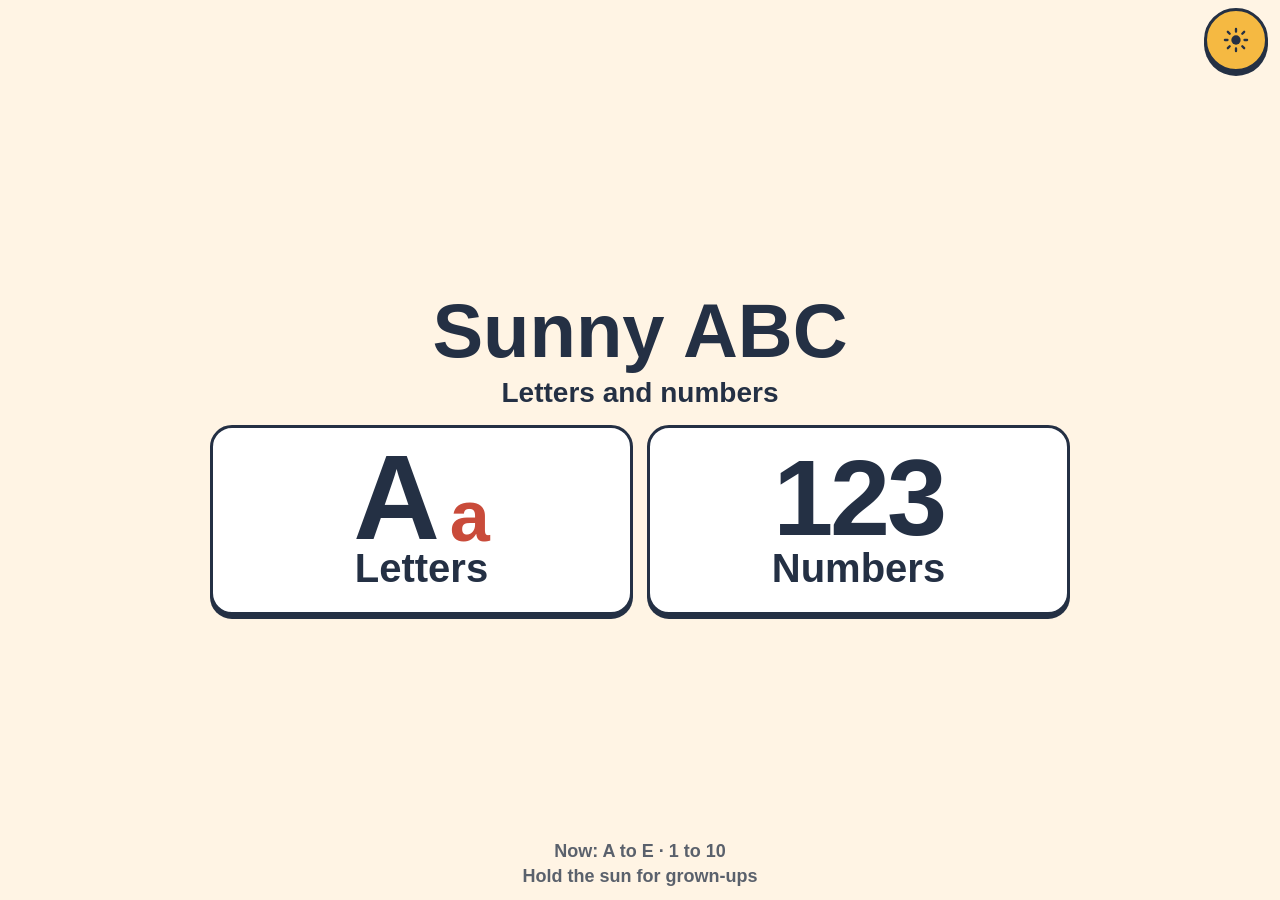
==== www/index.html @ 14a8990c "Publish Sunny ABC beta. Offline alphabet and numbers game with a signed sideload APK shell and a Buy" ====
<!DOCTYPE html>
<html lang="en" class="notranslate" translate="no">
  <head>
    <meta charset="utf-8" />
    <meta name="viewport" content="width=device-width, initial-scale=1, viewport-fit=cover" />
    <meta name="color-scheme" content="light" />
    <meta name="theme-color" content="#FFF4E4" />
    <meta name="description" content="A calm alphabet and numbers game for little ones." />
    <meta name="mobile-web-app-capable" content="yes" />
    <meta name="apple-mobile-web-app-capable" content="yes" />
    <meta name="apple-mobile-web-app-title" content="Sunny ABC" />
    <title>Sunny ABC</title>
    <link rel="icon" href="icon.svg" type="image/svg+xml" />
    <link rel="apple-touch-icon" href="icon-192.png" />
    <link rel="manifest" href="manifest.webmanifest" />
    <link rel="stylesheet" href="app.css" />
  </head>
  <body>
    <div id="app"></div>
    <noscript>
      <p style="font-family: sans-serif; padding: 24px">Sunny ABC needs JavaScript turned on.</p>
    </noscript>
    <script src="app.js"></script>
  </body>
</html>
---- www/app.css ----
:root {
  --paper: #fff4e4;
  --ink: #243044;
  --sun: #f5b942;
  --coral: #e36b58;
  --coral-deep: #c94b3a;
  --leaf: #5e9a62;
  --sky: #7eb6e0;
  --sun-deep: #c4842a;
  --line: #e7d3bc;
  color-scheme: light;
}

*,
*::before,
*::after {
  box-sizing: border-box;
}

html,
body {
  height: 100%;
  margin: 0;
  background: var(--paper);
  color: var(--ink);
  font-family: "Segoe UI", Verdana, sans-serif;
  font-weight: 700;
  -webkit-text-size-adjust: 100%;
  text-size-adjust: 100%;
  -webkit-user-select: none;
  user-select: none;
  -webkit-touch-callout: none;
  -webkit-tap-highlight-color: transparent;
  overscroll-behavior: none;
}

#app {
  height: 100%;
}

h1,
h2,
p {
  margin: 0;
}

button {
  font: inherit;
  color: inherit;
  background: #fff;
  border: 3px solid var(--ink);
  border-radius: 22px;
  padding: 8px;
  box-shadow: 0 4px 0 var(--ink);
  cursor: pointer;
  display: inline-flex;
  align-items: center;
  justify-content: center;
  touch-action: manipulation;
}

button:active {
  transform: translateY(2px);
  box-shadow: 0 2px 0 var(--ink);
}

button:focus {
  outline: none;
}

button:focus-visible {
  outline: 3px solid var(--ink);
  outline-offset: 3px;
}

.screen {
  height: 100%;
  display: flex;
  flex-direction: column;
  padding: env(safe-area-inset-top) env(safe-area-inset-right) env(safe-area-inset-bottom)
    env(safe-area-inset-left);
}

.top {
  display: flex;
  align-items: center;
  justify-content: flex-end;
  gap: 8px;
  padding: 8px 12px 0;
  flex: 0 0 auto;
}

.top.with-home {
  justify-content: space-between;
}

.icon-btn {
  width: 64px;
  height: 64px;
  border-radius: 50%;
  padding: 0;
}

.sun-btn {
  position: relative;
  background: var(--sun);
  touch-action: none;
}

.sun-btn.holding::after {
  content: "";
  position: absolute;
  inset: -6px;
  border-radius: 50%;
  border: 3px solid var(--coral-deep);
  border-right-color: transparent;
  animation: hold-spin 0.7s linear forwards;
  pointer-events: none;
}

@keyframes hold-spin {
  to {
    transform: rotate(360deg);
  }
}

.ico {
  width: 28px;
  height: 28px;
  display: block;
}

.ico-lg {
  width: 36px;
  height: 36px;
}

.home-main {
  flex: 1;
  display: flex;
  flex-direction: column;
  justify-content: center;
  min-height: 0;
  padding: 0 16px;
}

.brand {
  text-align: center;
  font-size: 48px;
  font-size: clamp(42px, 8vw, 76px);
  line-height: 1;
  font-weight: 800;
}

.lede {
  text-align: center;
  font-size: clamp(20px, 3vw, 28px);
  margin: 8px 0 16px;
}

.pick {
  display: grid;
  gap: 14px;
}

.pick-card {
  min-height: 190px;
  display: flex;
  flex-direction: column;
  align-items: center;
  justify-content: center;
  background: #fff;
  gap: 0;
}

.pick-label {
  font-size: clamp(28px, 4vw, 40px);
  font-weight: 800;
}

.hint {
  text-align: center;
  font-size: 18px;
  line-height: 1.35;
  opacity: 0.75;
  margin: 4px 16px 12px;
}

.stage {
  flex: 1;
  min-height: 0;
  overflow: auto;
  display: flex;
  align-items: center;
  justify-content: center;
  padding: 4px 12px 8px;
}

.look,
.find,
.trace-wrap,
.count-wrap {
  width: min(100%, 980px);
  display: flex;
  flex-direction: column;
  align-items: center;
  gap: 8px;
}

.letter-hit {
  background: transparent;
  border: 0;
  box-shadow: none;
  display: flex;
  flex-direction: column;
  align-items: center;
  padding: 0 8px;
  min-width: 140px;
}

.letter-hit:active {
  transform: scale(0.98);
  box-shadow: none;
}

.pair {
  display: flex;
  align-items: flex-end;
  justify-content: center;
  gap: 10px;
}

.upper {
  font-size: 120px;
  font-size: clamp(104px, 22vw, 210px);
  font-weight: 800;
  line-height: 0.82;
}

.lower {
  font-size: clamp(64px, 12vw, 120px);
  font-weight: 800;
  line-height: 0.82;
  color: var(--coral-deep);
}

.pair-card .upper {
  font-size: clamp(72px, 12vw, 120px);
}

.pair-card .lower {
  font-size: clamp(44px, 7vw, 72px);
}

.word {
  font-size: clamp(28px, 5vw, 44px);
  font-weight: 800;
  line-height: 1.1;
  text-align: center;
}

.word-first {
  color: var(--coral-deep);
}

.sound {
  display: inline-flex;
  align-items: center;
  gap: 6px;
  margin-top: 4px;
  font-size: 20px;
  font-weight: 800;
  opacity: 0.8;
}

.sound .ico {
  width: 22px;
  height: 22px;
}

.pic-card {
  width: min(64vw, 240px);
  height: min(64vw, 240px);
  background: #fff;
  display: grid;
  place-items: center;
  padding: 12px;
}

.pic {
  width: 86%;
  height: 86%;
  display: block;
}

.num {
  font-size: 120px;
  font-size: clamp(88px, 18vw, 200px);
  font-weight: 800;
  line-height: 0.85;
  letter-spacing: -0.03em;
}

.pick-card .num {
  font-size: clamp(64px, 10vw, 108px);
  line-height: 0.9;
}

.num-mid {
  font-size: clamp(64px, 12vw, 112px);
  line-height: 0.9;
}

.prompt {
  text-align: center;
  font-size: clamp(22px, 4vw, 34px);
  font-weight: 800;
  line-height: 1.15;
}

.prompt .lower {
  font-size: 0.85em;
  line-height: 1;
}

.prompt-ch {
  font-size: 1.35em;
}

.choices {
  width: min(100%, 760px);
  display: grid;
  grid-template-columns: repeat(3, minmax(0, 1fr));
  gap: 10px;
}

.choice {
  min-height: 132px;
  flex-direction: column;
  gap: 4px;
  padding: 8px 4px;
  background: #fff;
}

.choice .pic {
  width: 76px;
  height: 76px;
}

.choice-word {
  font-size: clamp(13px, 3.1vw, 22px);
  font-weight: 800;
  line-height: 1.1;
  text-align: center;
  max-width: 100%;
}

.choice-num {
  font-size: clamp(44px, 10vw, 84px);
  font-weight: 800;
  min-height: 112px;
}

.choice.is-right {
  background: var(--sun);
}

.choice.is-dim {
  opacity: 0.42;
}

.feedback {
  min-height: 1.3em;
  text-align: center;
  font-size: clamp(20px, 3vw, 28px);
  font-weight: 800;
}

.again {
  min-height: 52px;
  padding: 8px 18px;
  font-size: 18px;
  font-weight: 800;
  background: #fff;
}

.trace-card {
  width: min(100%, 420px);
  height: min(58vh, 460px);
  background: #fff;
  border: 3px solid var(--ink);
  border-radius: 28px;
  box-shadow: 0 4px 0 var(--ink);
  padding: 6px;
}

.trace-board {
  width: 100%;
  height: 100%;
  display: block;
  touch-action: none;
}

.trace-board * {
  pointer-events: none;
}

.guide {
  fill: none;
  stroke: var(--line);
  stroke-width: 26;
  stroke-linecap: round;
  stroke-linejoin: round;
}

.guide.on {
  stroke: var(--sun);
  stroke-dasharray: 8 12;
  animation: march 1.5s linear infinite;
}

.guide.ok {
  stroke: var(--leaf);
  stroke-dasharray: none;
  animation: none;
}

@keyframes march {
  to {
    stroke-dashoffset: -40;
  }
}

.draw-line {
  fill: none;
  stroke: var(--coral-deep);
  stroke-width: 16;
  stroke-linecap: round;
  stroke-linejoin: round;
}

.qty {
  display: flex;
  flex-direction: column;
  align-items: center;
  gap: 8px;
  width: min(100%, 480px);
}

.dots {
  display: flex;
  flex-wrap: wrap;
  justify-content: center;
  gap: 10px;
}

.dot,
button.dot {
  width: 52px;
  height: 52px;
  border-radius: 50%;
  padding: 0;
  border: 3px solid var(--ink);
  background: #fff;
  box-shadow: 0 3px 0 var(--ink);
}

.dot-lg,
button.dot-lg {
  width: 72px;
  height: 72px;
}

.dot.on,
button.dot.on {
  background: var(--sun);
}

.bars {
  display: flex;
  flex-direction: column;
  align-items: center;
  gap: 8px;
  width: 100%;
}

.ten {
  width: min(100%, 460px);
  height: 52px;
  display: flex;
  align-items: center;
  gap: 8px;
  padding: 0 12px 0 8px;
  background: #fff;
}

.ten-sm {
  height: 42px;
}

.ten-pips {
  flex: 1;
  height: 26px;
  border-radius: 13px;
  border: 2px solid var(--ink);
  background-color: #fff;
  background-image: radial-gradient(circle, var(--ink) 4px, transparent 5px);
  background-size: 10% 100%;
  background-repeat: repeat-x;
  background-position: center;
}

.ten.on {
  background: var(--sun);
}

.ten-label {
  width: 2ch;
  font-size: 20px;
  font-weight: 800;
  text-align: right;
}

.place {
  font-size: 20px;
  font-weight: 800;
  text-align: center;
}

.tally {
  font-size: clamp(56px, 12vw, 96px);
  font-weight: 800;
  line-height: 0.9;
}

.nav {
  flex: 0 0 auto;
  display: grid;
  grid-template-columns: 72px 1fr 72px;
  gap: 8px;
  align-items: center;
  width: min(100%, 980px);
  margin: 0 auto;
  padding: 4px 10px 10px;
}

.nav-btn {
  width: 72px;
  height: 72px;
  border-radius: 50%;
  padding: 0;
}

.nav-btn.next {
  background: var(--sun);
}

.modes {
  display: grid;
  grid-template-columns: repeat(3, minmax(0, 1fr));
  gap: 8px;
}

.mode-btn {
  min-height: 68px;
  font-size: 16px;
  font-weight: 800;
  flex-direction: column;
  gap: 2px;
  padding: 6px 2px;
  background: #fff;
}

.mode-btn.on {
  background: var(--sun);
}

.grown-body {
  flex: 1;
  min-height: 0;
  overflow: auto;
  width: min(100%, 760px);
  margin: 0 auto;
  padding: 4px 16px 8px;
}

.g-title {
  text-align: center;
  font-size: clamp(32px, 6vw, 48px);
  margin: 4px 0 8px;
}

.g-sec {
  margin: 14px 0;
}

.g-label {
  font-size: 22px;
  margin: 0 0 8px;
}

.g-note {
  font-size: 18px;
  line-height: 1.4;
  margin: 8px 0;
}

.chips {
  display: flex;
  flex-wrap: wrap;
  gap: 10px;
}

.chip {
  flex: 1 1 140px;
  min-height: 64px;
  font-size: 20px;
  font-weight: 800;
  padding: 8px 12px;
  background: #fff;
}

.chip.on {
  background: var(--sun);
}

.grown-foot {
  flex: 0 0 auto;
  width: min(100%, 760px);
  margin: 0 auto;
  padding: 8px 16px 12px;
}

.coffee {
  text-align: center;
  margin: 0 0 8px;
  font-size: 16px;
}

.coffee a {
  color: var(--sun-deep);
  font-weight: 800;
}

.done {
  width: 100%;
  min-height: 72px;
  font-size: 28px;
  font-weight: 800;
  background: var(--sun);
}

@keyframes nudge {
  0%,
  100% {
    transform: translateX(0);
  }
  35% {
    transform: translateX(-5px);
  }
  70% {
    transform: translateX(5px);
  }
}

.nudge {
  animation: nudge 0.28s ease-out;
}

@media (min-width: 760px) {
  .pick {
    grid-template-columns: 1fr 1fr;
    max-width: 860px;
    margin: 0 auto;
    width: 100%;
  }
}

@media (min-width: 840px) and (min-height: 520px) {
  .look {
    flex-direction: row;
    justify-content: center;
    gap: 36px;
  }

  .pic-card {
    width: 280px;
    height: 280px;
  }

  .choice {
    min-height: 180px;
  }

  .choice .pic {
    width: 112px;
    height: 112px;
  }
}

@media (min-width: 800px) {
  .nav {
    grid-template-columns: 84px 1fr 84px;
  }

  .nav-btn {
    width: 84px;
    height: 84px;
  }

  .mode-btn {
    min-height: 76px;
    font-size: 20px;
  }
}

@media (max-height: 560px) {
  .upper {
    font-size: 84px;
  }

  .lower {
    font-size: 48px;
  }

  .num {
    font-size: 84px;
  }

  .icon-btn {
    width: 52px;
    height: 52px;
  }

  .nav {
    grid-template-columns: 60px 1fr 60px;
    padding-bottom: 6px;
  }

  .nav-btn {
    width: 60px;
    height: 60px;
  }

  .mode-btn {
    min-height: 52px;
    font-size: 15px;
  }

  .trace-card {
    height: min(46vh, 280px);
  }

  .pic-card {
    width: 140px;
    height: 140px;
  }

  .pick-card {
    min-height: 140px;
  }
}

@media (max-height: 560px) and (min-width: 700px) {
  .look {
    flex-direction: row;
    gap: 16px;
  }
}

@media (prefers-reduced-motion: reduce) {
  .guide.on,
  .nudge,
  .sun-btn.holding::after {
    animation: none;
  }

  button:active,
  .letter-hit:active {
    transform: none;
  }
}
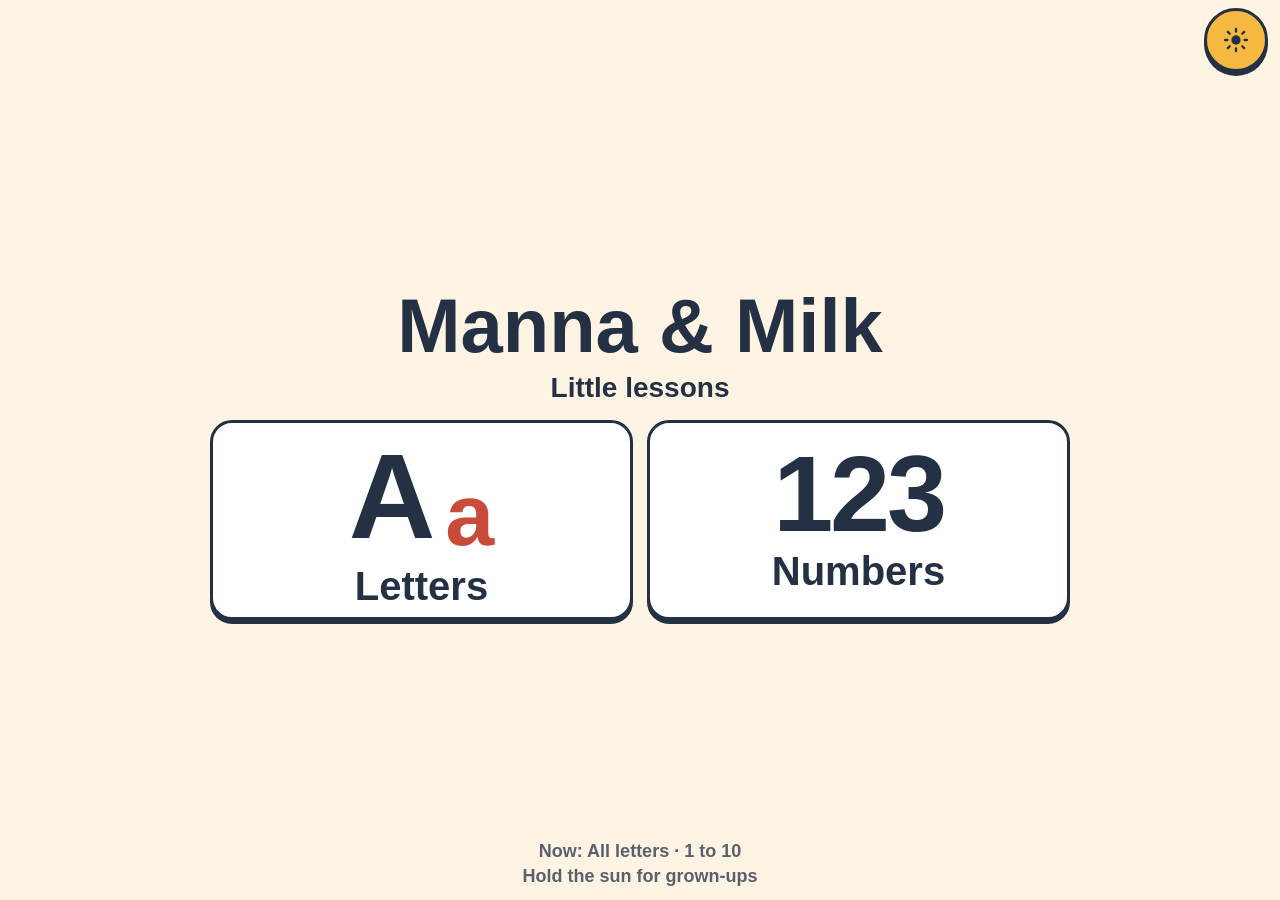
==== commit be1b0c82: "Rename the app to Manna & Milk. The package stays the same so this still installs over Sunny ABC." ====
--- a/www/index.html
+++ b/www/index.html
@@ -3,23 +3,41 @@
   <head>
     <meta charset="utf-8" />
     <meta name="viewport" content="width=device-width, initial-scale=1, viewport-fit=cover" />
-    <meta name="color-scheme" content="light" />
+    <meta name="color-scheme" content="light dark" />
     <meta name="theme-color" content="#FFF4E4" />
-    <meta name="description" content="A calm alphabet and numbers game for little ones." />
+    <meta name="description" content="A calm Christian lesson app for little ones." />
     <meta name="mobile-web-app-capable" content="yes" />
     <meta name="apple-mobile-web-app-capable" content="yes" />
-    <meta name="apple-mobile-web-app-title" content="Sunny ABC" />
-    <title>Sunny ABC</title>
+    <meta name="apple-mobile-web-app-title" content="Manna & Milk" />
+    <title>Manna & Milk</title>
     <link rel="icon" href="icon.svg" type="image/svg+xml" />
     <link rel="apple-touch-icon" href="icon-192.png" />
     <link rel="manifest" href="manifest.webmanifest" />
     <link rel="stylesheet" href="app.css" />
+    <script>
+      (function () {
+        var dark = false;
+        try {
+          var saved = JSON.parse(localStorage.getItem("sunny-abc-v1") || "{}");
+          var mode = saved.theme || "auto";
+          dark =
+            mode === "dark" ||
+            (mode !== "light" && window.matchMedia("(prefers-color-scheme: dark)").matches);
+        } catch (err) {
+          dark = window.matchMedia("(prefers-color-scheme: dark)").matches;
+        }
+        document.documentElement.setAttribute("data-theme", dark ? "dark" : "light");
+        var meta = document.querySelector('meta[name="theme-color"]');
+        if (meta) meta.setAttribute("content", dark ? "#1b2430" : "#FFF4E4");
+      })();
+    </script>
   </head>
   <body>
     <div id="app"></div>
     <noscript>
-      <p style="font-family: sans-serif; padding: 24px">Sunny ABC needs JavaScript turned on.</p>
+      <p style="font-family: sans-serif; padding: 24px">Manna & Milk needs JavaScript turned on.</p>
     </noscript>
+    <script src="voice-map.js"></script>
     <script src="app.js"></script>
   </body>
 </html>
--- a/www/app.css
+++ b/www/app.css
@@ -1,6 +1,8 @@
 :root {
   --paper: #fff4e4;
+  --card: #fff;
   --ink: #243044;
+  --edge: #243044;
   --sun: #f5b942;
   --coral: #e36b58;
   --coral-deep: #c94b3a;
@@ -9,6 +11,18 @@
   --sun-deep: #c4842a;
   --line: #e7d3bc;
   color-scheme: light;
+}
+
+html[data-theme="dark"] {
+  --paper: #1b2430;
+  --card: #2a3546;
+  --ink: #fff6e8;
+  --edge: #0c121a;
+  --coral-deep: #ff8d7a;
+  --leaf: #8dcc95;
+  --line: #6d7d92;
+  --sun-deep: #f0c36a;
+  color-scheme: dark;
 }
 
 *,
@@ -47,11 +61,11 @@
 button {
   font: inherit;
   color: inherit;
-  background: #fff;
+  background: var(--card);
   border: 3px solid var(--ink);
   border-radius: 22px;
   padding: 8px;
-  box-shadow: 0 4px 0 var(--ink);
+  box-shadow: 0 4px 0 var(--edge);
   cursor: pointer;
   display: inline-flex;
   align-items: center;
@@ -61,7 +75,7 @@
 
 button:active {
   transform: translateY(2px);
-  box-shadow: 0 2px 0 var(--ink);
+  box-shadow: 0 2px 0 var(--edge);
 }
 
 button:focus {
@@ -101,13 +115,21 @@
   padding: 0;
 }
 
+.sun-btn,
+.home-btn {
+  position: relative;
+  touch-action: none;
+}
+
 .sun-btn {
-  position: relative;
   background: var(--sun);
-  touch-action: none;
-}
-
-.sun-btn.holding::after {
+}
+
+.home-btn.locked {
+  opacity: 0.35;
+}
+
+.icon-btn.holding::after {
   content: "";
   position: absolute;
   inset: -6px;
@@ -169,7 +191,7 @@
   flex-direction: column;
   align-items: center;
   justify-content: center;
-  background: #fff;
+  background: var(--card);
   gap: 0;
 }
 
@@ -191,9 +213,9 @@
   min-height: 0;
   overflow: auto;
   display: flex;
-  align-items: center;
+  align-items: flex-start;
   justify-content: center;
-  padding: 4px 12px 8px;
+  padding: 8px 12px;
 }
 
 .look,
@@ -205,6 +227,8 @@
   flex-direction: column;
   align-items: center;
   gap: 8px;
+  margin-top: auto;
+  margin-bottom: auto;
 }
 
 .letter-hit {
@@ -214,8 +238,10 @@
   display: flex;
   flex-direction: column;
   align-items: center;
-  padding: 0 8px;
+  gap: 8px;
+  padding: 0 8px 4px;
   min-width: 140px;
+  max-width: 100%;
 }
 
 .letter-hit:active {
@@ -228,19 +254,20 @@
   align-items: flex-end;
   justify-content: center;
   gap: 10px;
+  padding-top: 0.08em;
+  padding-bottom: 0.12em;
 }
 
 .upper {
-  font-size: 120px;
-  font-size: clamp(104px, 22vw, 210px);
-  font-weight: 800;
-  line-height: 0.82;
+  font-size: clamp(92px, 18vw, 168px);
+  font-weight: 800;
+  line-height: 0.95;
 }
 
 .lower {
-  font-size: clamp(64px, 12vw, 120px);
-  font-weight: 800;
-  line-height: 0.82;
+  font-size: clamp(56px, 10vw, 104px);
+  font-weight: 800;
+  line-height: 1.05;
   color: var(--coral-deep);
 }
 
@@ -248,15 +275,23 @@
   font-size: clamp(72px, 12vw, 120px);
 }
 
-.pair-card .lower {
-  font-size: clamp(44px, 7vw, 72px);
+.pair.both .upper,
+.pair.both .lower {
+  font-size: clamp(64px, 13vw, 132px);
+  line-height: 1.05;
+}
+
+.pair.both.pair-card .upper,
+.pair.both.pair-card .lower {
+  font-size: clamp(48px, 8vw, 84px);
 }
 
 .word {
   font-size: clamp(28px, 5vw, 44px);
   font-weight: 800;
-  line-height: 1.1;
-  text-align: center;
+  line-height: 1.15;
+  text-align: center;
+  margin-top: 2px;
 }
 
 .word-first {
@@ -281,7 +316,7 @@
 .pic-card {
   width: min(64vw, 240px);
   height: min(64vw, 240px);
-  background: #fff;
+  background: var(--card);
   display: grid;
   place-items: center;
   padding: 12px;
@@ -291,14 +326,17 @@
   width: 86%;
   height: 86%;
   display: block;
+  object-fit: contain;
+  border-radius: 22px;
+  background: #fff;
 }
 
 .num {
-  font-size: 120px;
-  font-size: clamp(88px, 18vw, 200px);
-  font-weight: 800;
-  line-height: 0.85;
+  font-size: clamp(80px, 16vw, 168px);
+  font-weight: 800;
+  line-height: 1;
   letter-spacing: -0.03em;
+  padding-bottom: 0.06em;
 }
 
 .pick-card .num {
@@ -319,8 +357,9 @@
 }
 
 .prompt .lower {
-  font-size: 0.85em;
+  font-size: 1.2em;
   line-height: 1;
+  color: var(--coral-deep);
 }
 
 .prompt-ch {
@@ -339,7 +378,7 @@
   flex-direction: column;
   gap: 4px;
   padding: 8px 4px;
-  background: #fff;
+  background: var(--card);
 }
 
 .choice .pic {
@@ -381,17 +420,23 @@
   padding: 8px 18px;
   font-size: 18px;
   font-weight: 800;
-  background: #fff;
+  background: var(--card);
+}
+
+.trace-wrap,
+.trace-card,
+.trace-board {
+  touch-action: none;
 }
 
 .trace-card {
-  width: min(100%, 420px);
-  height: min(58vh, 460px);
-  background: #fff;
+  width: min(100%, 480px);
+  height: min(64vh, 520px);
+  background: var(--card);
   border: 3px solid var(--ink);
   border-radius: 28px;
-  box-shadow: 0 4px 0 var(--ink);
-  padding: 6px;
+  box-shadow: 0 4px 0 var(--edge);
+  padding: 8px;
 }
 
 .trace-board {
@@ -399,16 +444,21 @@
   height: 100%;
   display: block;
   touch-action: none;
+  pointer-events: bounding-box;
 }
 
 .trace-board * {
   pointer-events: none;
+}
+
+.trace-board .hit {
+  pointer-events: all;
 }
 
 .guide {
   fill: none;
   stroke: var(--line);
-  stroke-width: 26;
+  stroke-width: 36;
   stroke-linecap: round;
   stroke-linejoin: round;
 }
@@ -434,7 +484,7 @@
 .draw-line {
   fill: none;
   stroke: var(--coral-deep);
-  stroke-width: 16;
+  stroke-width: 22;
   stroke-linecap: round;
   stroke-linejoin: round;
 }
@@ -447,78 +497,63 @@
   width: min(100%, 480px);
 }
 
-.dots {
-  display: flex;
-  flex-wrap: wrap;
+.qty-groups {
+  display: flex;
+  flex-direction: column;
+  gap: 6px;
+  width: min(100%, 680px);
+}
+
+.qty-row,
+.qty-ten,
+button.qty-ten {
+  display: grid;
+  grid-template-columns: repeat(10, minmax(0, 1fr));
+  gap: 4px;
+  width: 100%;
+}
+
+.qty-row-lg {
+  grid-template-columns: repeat(auto-fit, minmax(64px, 1fr));
+  max-width: 560px;
   justify-content: center;
-  gap: 10px;
-}
-
-.dot,
-button.dot {
-  width: 52px;
-  height: 52px;
-  border-radius: 50%;
-  padding: 0;
-  border: 3px solid var(--ink);
+}
+
+.qty-one,
+button.qty-one {
+  padding: 3px;
+  border-radius: 14px;
+  background: var(--card);
+  min-width: 0;
+}
+
+.qty-ten,
+button.qty-ten {
+  padding: 4px;
+  border-radius: 16px;
+  background: var(--card);
+}
+
+.qty-one.on,
+.qty-ten.on,
+button.qty-one.on,
+button.qty-ten.on {
+  background: var(--sun);
+}
+
+.qty-one:not(.on) .qty-pic,
+.qty-ten:not(.on) .qty-pic {
+  opacity: 0.35;
+}
+
+.qty-pic {
+  width: 100%;
+  aspect-ratio: 1;
+  object-fit: contain;
   background: #fff;
-  box-shadow: 0 3px 0 var(--ink);
-}
-
-.dot-lg,
-button.dot-lg {
-  width: 72px;
-  height: 72px;
-}
-
-.dot.on,
-button.dot.on {
-  background: var(--sun);
-}
-
-.bars {
-  display: flex;
-  flex-direction: column;
-  align-items: center;
-  gap: 8px;
-  width: 100%;
-}
-
-.ten {
-  width: min(100%, 460px);
-  height: 52px;
-  display: flex;
-  align-items: center;
-  gap: 8px;
-  padding: 0 12px 0 8px;
-  background: #fff;
-}
-
-.ten-sm {
-  height: 42px;
-}
-
-.ten-pips {
-  flex: 1;
-  height: 26px;
-  border-radius: 13px;
-  border: 2px solid var(--ink);
-  background-color: #fff;
-  background-image: radial-gradient(circle, var(--ink) 4px, transparent 5px);
-  background-size: 10% 100%;
-  background-repeat: repeat-x;
-  background-position: center;
-}
-
-.ten.on {
-  background: var(--sun);
-}
-
-.ten-label {
-  width: 2ch;
-  font-size: 20px;
-  font-weight: 800;
-  text-align: right;
+  border-radius: 8px;
+  display: block;
+  pointer-events: none;
 }
 
 .place {
@@ -551,8 +586,12 @@
   padding: 0;
 }
 
-.nav-btn.next {
+.nav-btn.next:not(:disabled) {
   background: var(--sun);
+}
+
+.nav-btn:disabled {
+  opacity: 0.38;
 }
 
 .modes {
@@ -568,7 +607,7 @@
   flex-direction: column;
   gap: 2px;
   padding: 6px 2px;
-  background: #fff;
+  background: var(--card);
 }
 
 .mode-btn.on {
@@ -617,7 +656,7 @@
   font-size: 20px;
   font-weight: 800;
   padding: 8px 12px;
-  background: #fff;
+  background: var(--card);
 }
 
 .chip.on {
@@ -715,16 +754,19 @@
 }
 
 @media (max-height: 560px) {
-  .upper {
-    font-size: 84px;
+  .upper,
+  .pair.both .upper,
+  .pair.both .lower {
+    font-size: clamp(44px, 28vh, 84px);
+    line-height: 1.05;
   }
 
   .lower {
-    font-size: 48px;
+    font-size: clamp(36px, 22vh, 64px);
   }
 
   .num {
-    font-size: 84px;
+    font-size: clamp(44px, 28vh, 84px);
   }
 
   .icon-btn {
@@ -761,17 +803,93 @@
   }
 }
 
-@media (max-height: 560px) and (min-width: 700px) {
-  .look {
-    flex-direction: row;
-    gap: 16px;
-  }
+@media (orientation: landscape) {
+  .upper,
+  .pair.both .upper,
+  .pair.both .lower,
+  .num {
+    font-size: clamp(48px, 24vh, 120px);
+    line-height: 1.08;
+  }
+
+  .lower {
+    font-size: clamp(40px, 18vh, 88px);
+  }
+
+  .pic-card {
+    width: min(32vh, 200px);
+    height: min(32vh, 200px);
+  }
+
+  .word {
+    font-size: clamp(22px, 4vh, 36px);
+  }
+
+  .prompt-ch {
+    font-size: 1.15em;
+  }
+}
+
+.pin-wrap {
+  width: min(100%, 460px);
+  margin: 0 auto;
+  padding: 12px 16px 20px;
+  display: flex;
+  flex-direction: column;
+  align-items: center;
+  gap: 8px;
+}
+
+.pin-dots {
+  display: flex;
+  gap: 16px;
+  min-height: 28px;
+  margin-top: 8px;
+}
+
+.pin-dot {
+  width: 18px;
+  height: 18px;
+  border-radius: 50%;
+  border: 3px solid var(--ink);
+  background: transparent;
+}
+
+.pin-dot.on {
+  background: var(--sun);
+}
+
+.pin-note {
+  min-height: 1.4em;
+  margin: 0;
+  font-size: 20px;
+  font-weight: 800;
+  text-align: center;
+}
+
+.pin-pad {
+  display: grid;
+  grid-template-columns: repeat(3, minmax(0, 1fr));
+  gap: 10px;
+  width: min(100%, 360px);
+}
+
+.pin-key {
+  min-height: 76px;
+  font-size: 32px;
+  font-weight: 800;
+  border-radius: 22px;
+  background: var(--card);
+}
+
+.pin-quiet {
+  font-size: 18px;
 }
 
 @media (prefers-reduced-motion: reduce) {
   .guide.on,
   .nudge,
-  .sun-btn.holding::after {
+  .icon-btn.holding::after {
     animation: none;
   }
 
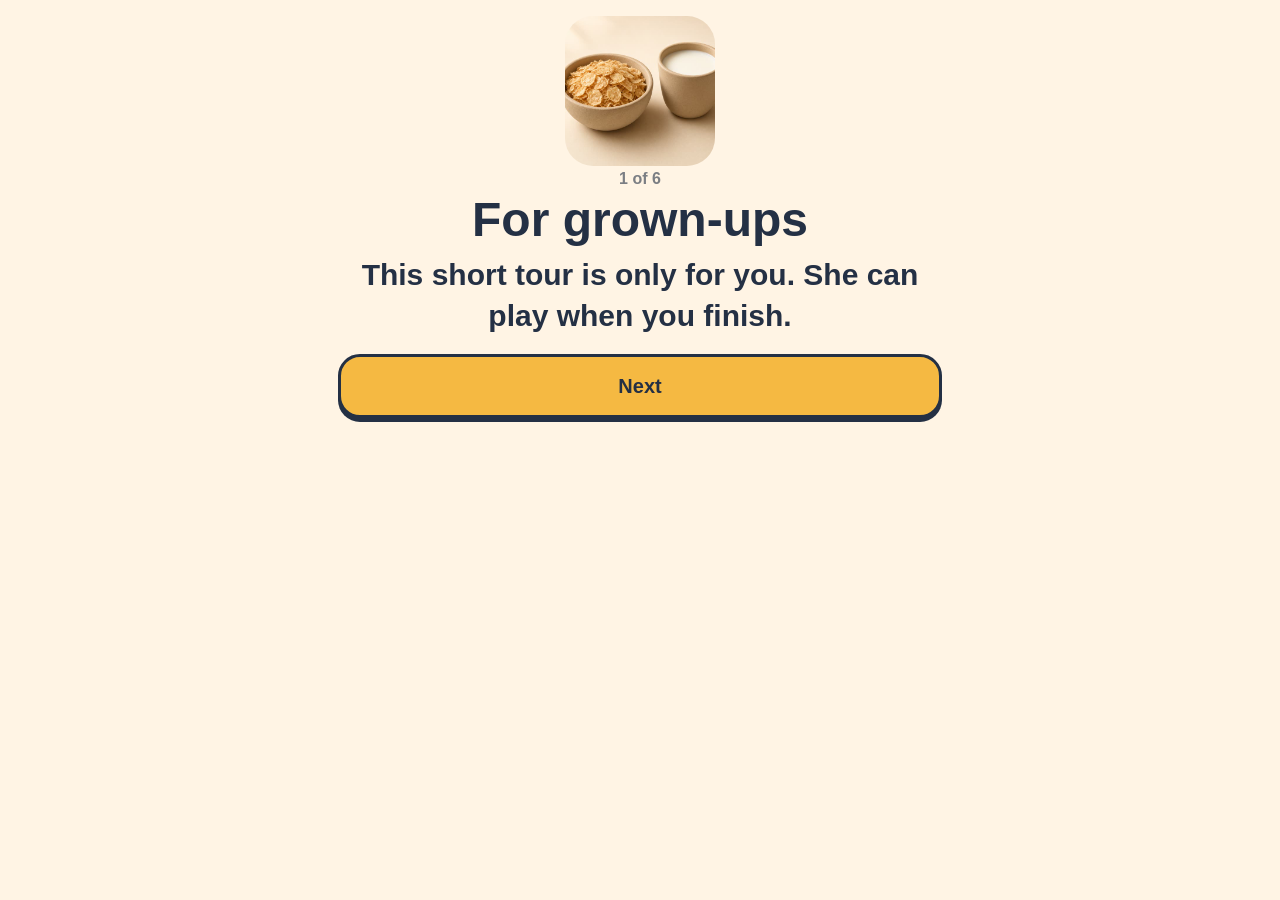
==== commit 33b2508c: "Show manna and milk, a parent tour, and update notes. The first open walks a grown-up through the ap" ====
--- a/www/index.html
+++ b/www/index.html
@@ -10,7 +10,7 @@
     <meta name="apple-mobile-web-app-capable" content="yes" />
     <meta name="apple-mobile-web-app-title" content="Manna & Milk" />
     <title>Manna & Milk</title>
-    <link rel="icon" href="icon.svg" type="image/svg+xml" />
+    <link rel="icon" href="icon-192.png" type="image/png" />
     <link rel="apple-touch-icon" href="icon-192.png" />
     <link rel="manifest" href="manifest.webmanifest" />
     <link rel="stylesheet" href="app.css" />
--- a/www/app.css
+++ b/www/app.css
@@ -174,6 +174,49 @@
   font-weight: 800;
 }
 
+.mark {
+  width: min(46vw, 200px);
+  height: auto;
+  display: block;
+  margin: 0 auto 10px;
+  border-radius: 28px;
+}
+
+.intro {
+  width: min(100%, 640px);
+  margin: 0 auto;
+  padding: 16px 18px 24px;
+}
+
+.intro-count {
+  margin: 0;
+  text-align: center;
+  font-weight: 800;
+  opacity: 0.6;
+}
+
+.intro-body {
+  font-size: clamp(22px, 3.4vw, 30px);
+  line-height: 1.35;
+  text-align: center;
+  margin: 8px 0 18px;
+}
+
+.intro-actions {
+  justify-content: center;
+}
+
+.notes {
+  margin: 8px 0 12px;
+  padding-left: 22px;
+  font-size: 18px;
+  line-height: 1.4;
+}
+
+.notes li + li {
+  margin-top: 6px;
+}
+
 .lede {
   text-align: center;
   font-size: clamp(20px, 3vw, 28px);
@@ -804,6 +847,11 @@
 }
 
 @media (orientation: landscape) {
+  .mark {
+    width: min(22vh, 150px);
+    margin-bottom: 4px;
+  }
+
   .upper,
   .pair.both .upper,
   .pair.both .lower,
